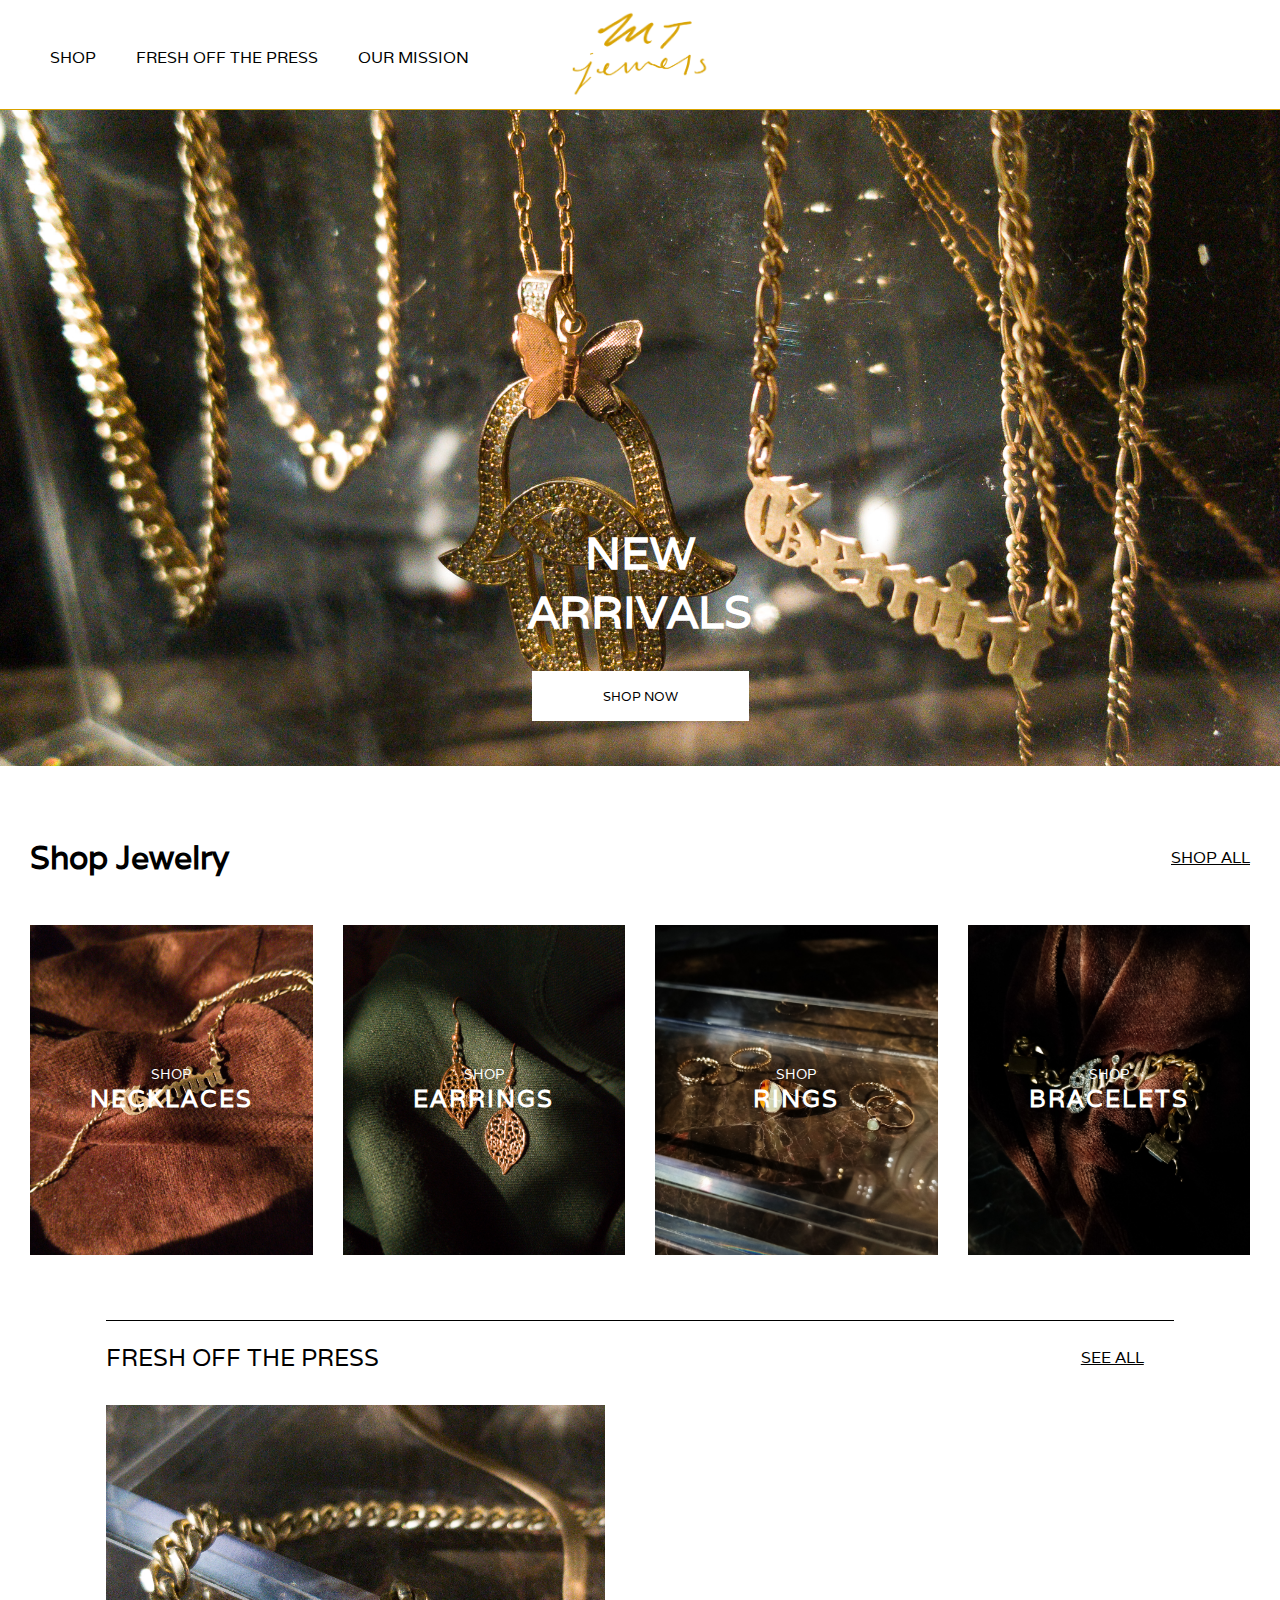
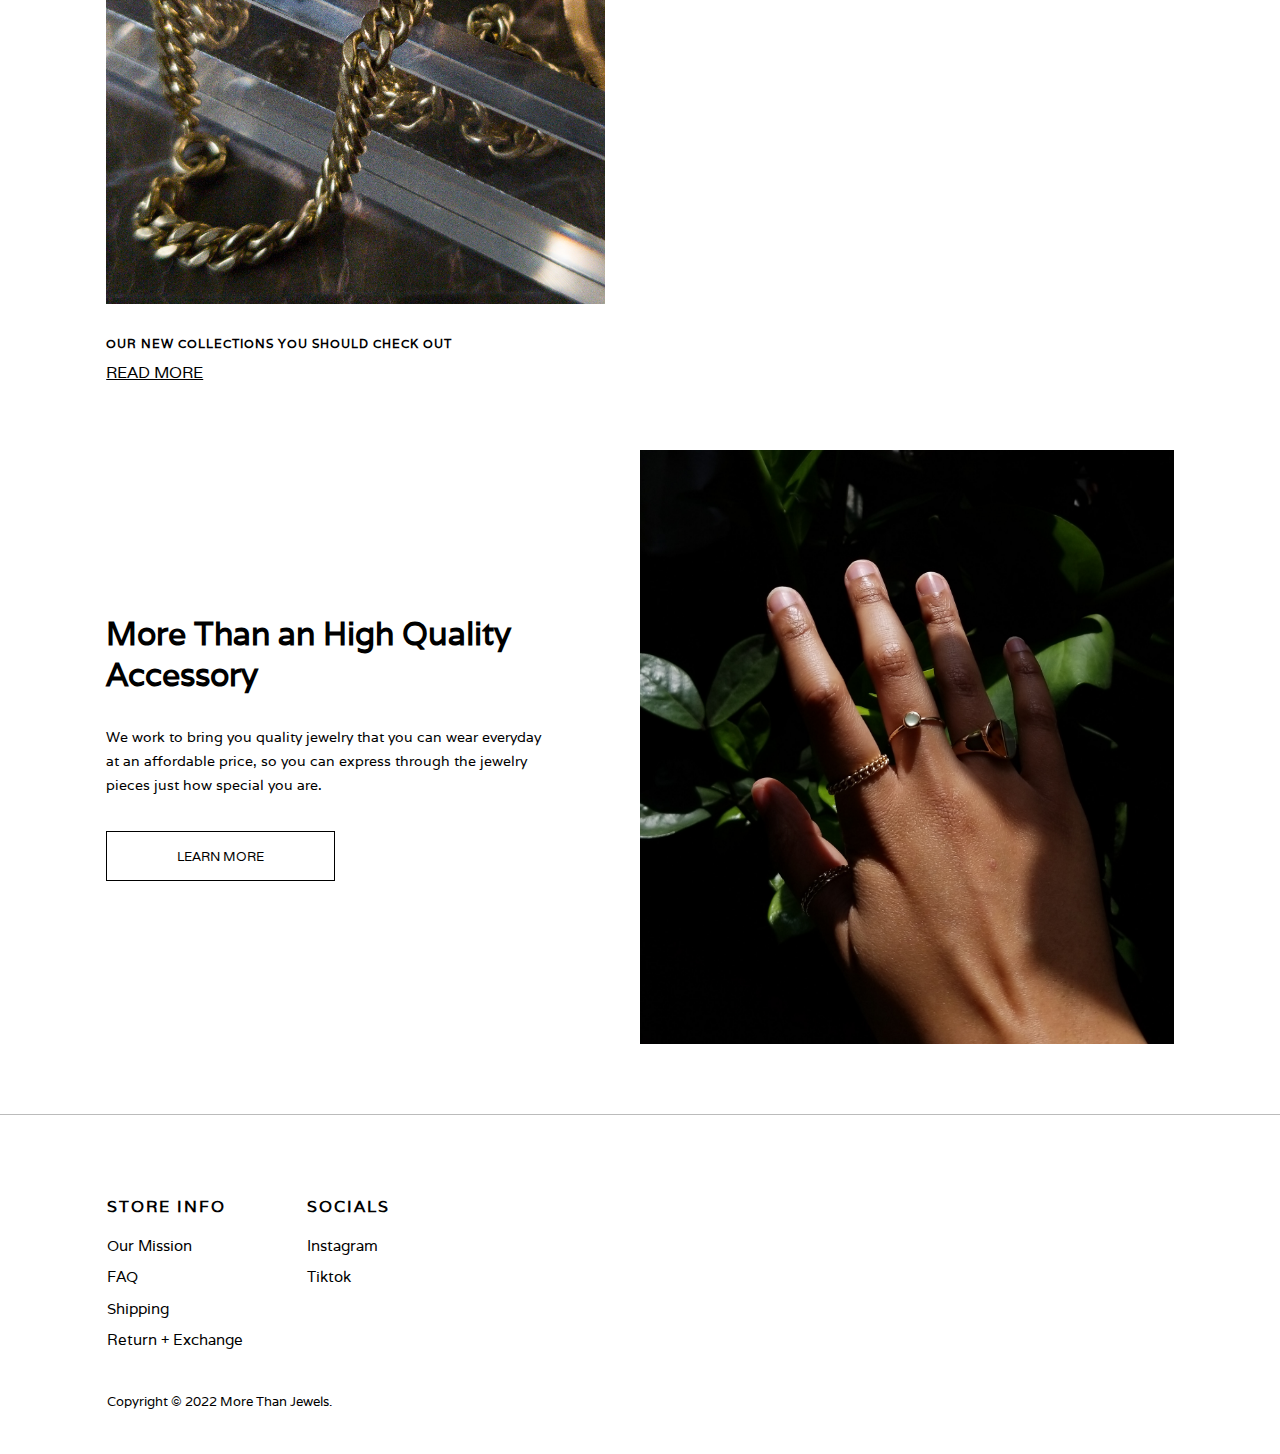
==== index.html @ f644e0d8 "Add files via upload" ====
<!DOCTYPE html>
<html>
	<head>
		<meta charset="utf-8">
		<meta name="viewport" content="width=device-width, initial-scale=1">
		<link rel="stylesheet" type="text/css" href="css/style.css">
		<link href="https://fonts.googleapis.com/icon?family=Material+Icons"
      rel="stylesheet">

		<title>More Than Jewels</title>
	</head>

	<body>
		<!-- Header -->
		<header>
			<a class="home" href="index.html"><img class="logo" src="img/Mtj2logo.png"></a>
			<span class="openbtn" onclick="openNav()">&#9776;</span>
			<nav class="nlist" data-visible="false">
				<div class="navhead">
					<p>MENU</p>
					<a href="javascript:void(0)" class="closebtn" onclick="closeNav()">&times;</a>
				</div>
				<div class="navbody">
					<ul class="list">
						<li><a href="#">SHOP</a></li>
						<li><a href="blog/fresh-off-the-press.html">FRESH OFF THE PRESS</a></li>
						<li><a href="our-mission.html">OUR MISSION</a></li>
					</ul>
				</div>
			</nav>
		</header>

		<!-- Photo Gallery/Big Photo -->
		<section id="hero"> 
			<div class="container">
				<img src="img/hero.jpg">
				<div class="headline">
					<h1>NEW ARRIVALS</h1>
					<a href="#"><button class="aboutBtn">SHOP NOW</button></a>
				</div>
			</div>
		</section>
		<section id="products"> <!-- Product section -->
			<div class="container">
				<div class="products-title">
					<h2>Shop Jewelry</h2>
					<a href="#">SHOP ALL</a>
				</div>
				<div class="wrapper">
					<a href="#">
						<div class="banner-box box1" id="output">
							<img src="img/necklaces.jpg">
							<div class="details">
								<h5>SHOP</h5>
								<h3>NECKLACES</h3>
							</div>
						</div>
					</a>
					<a href="#">
						<div class="banner-box box2" id="output2">
							<img src="img/earrings.jpg">
							<div class="details">
								<h5>SHOP</h5>
								<h3>EARRINGS</h3>
							</div>
						</div>
					</a>
					<a href="#">
						<div class="banner-box box3" id="output3">
							<img src="img/rings.jpg">
							<div class="details">
								<h5>SHOP</h5>
								<h3>RINGS</h3>
							</div>
						</div>
					</a>
					<a href="#">
						<div class="banner-box box4" id="output4">
							<img src="img/bracelet.jpg">
							<div class="details">
								<h5>SHOP</h5>
								<h3>BRACELETS</h3>
							</div>
						</div>
					</a>
				</div>
			</div>
		</section>

		<!-- Blog Preview -->
		<section id="blog"> 
			<div class="blog-title">
				<div class="empty"></div>
				<h2>FRESH OFF THE PRESS</h2>
				<a href="blog/fresh-off-the-press.html">SEE ALL</a>
			</div>
			<div class="container">
				<div class="press">
					<div class="posts">
						<a class="images" href="blog/posts/our-new-collections-you-should-check-out.html"><img src="img/post1square.jpg"></a>
						<a class="headlines" href="blog/posts/our-new-collections-you-should-check-out.html">OUR NEW COLLECTIONS YOU SHOULD CHECK OUT</a>
						<a class="continue" href="blog/posts/our-new-collections-you-should-check-out.html">READ MORE</a>
					</div>
				</div>
			</div>
		</section>

		<!-- About Us section -->
		<section id="aboutus"> 
			<div class="container">
				<div class="about">
					<div class="aboutus-info">
						<h2>More Than an High Quality Accessory</h2>
						<p>We work to bring you quality jewelry that you can wear everyday at an affordable price, so you can express through the jewelry pieces just how special you are.</p>
						<a href="our-mission.html"><button class="aboutBtn">LEARN MORE</button></a>
					</div>
				</div>
				<div class="aboutus-image">
					<img src="img/aboutimg.jpg">
				</div>
			</div>
		</section>

		<!-- Footer -->
		<footer>
    		<div class="footer-row">
				<div class="footer-column">
					<h6>STORE INFO</h6>
					<ul class="footer-links">
						<li><a href="our-mission.html">Our Mission</a></li>
						<li><a href="#">FAQ</a></li>
						<li><a href="#">Shipping</a></li>
						<li><a href="#">Return + Exchange</a></li>
					</ul>
				</div>
				<div class="footer-column">
					<h6>SOCIALS</h6>
					<ul class="footer-links">
						<li><a href=" https://www.tiktok.com/@morethan_jewels">Instagram</a></li>
						<li><a href="https://www.instagram.com/morethan_jewels/">Tiktok</a></li>
					</ul>
				</div>
    		</div>

			<div class="">
			    <p class="copyright-text">Copyright &copy; 2022 More Than Jewels.</p>
 			</div>
		</footer>

		<script type="text/javascript" src="js/script.js"></script>
	</body>
</html>
---- css/style.css ----
html {
 	box-sizing: border-box;
}
*, *:before, *:after {
	box-sizing: inherit;
}
@font-face {
	src: url(fonts/Varela-Regular.ttf);
	font-family: Varela;
}
* {
	margin: 0;
	padding: 0;
	font-family: 'Varela', sans-serif;
}
body {
	width: 100%;
	padding-top: 110px;
}

/* Header */
header {
	position: fixed;
	top: 0;
	width: 100%;
	padding: 5px 30px 0 30px;
	background: white;
	height: 110px;
	border-bottom: 1px solid #d9a300;
	z-index: 10;
	display: flex;
	align-items: center;
}
.navhead, .openbtn {
	display: none;
}
header .home {
	position: absolute;
	display: flex;
	align-items: center;
	top: 50%;
	left: 50%;
	transform: translate(-50%, -50%);
	z-index: 12;
}
header .logo {
	width: 140px;
}
.list {
	display: flex;
	align-items: center;
	justify-content: flex-start;
}
.list li {
	list-style: none;
	padding: 0 20px;
}
.list li a {
	text-decoration: none;
	font-size: 16px;
	font-weight: 400;
	color: black;
}

/* Hero Section */
#hero .container {
	display: grid;
	margin-bottom: 44px;
	grid-template-columns: 1fr;
	grid-template-rows: 1fr;
}
#hero img {
	position: relative;
	z-index: 0;
	grid-area: 1 / 1 / 2 / 2;
	place-self: stretch;
	width: 100%;
}
.headline {
	position: relative;
	z-index: 0;
	grid-area: 1 / 1 / 2 / 2;
	place-self:  end center;
	width: 250px;
	text-align: center;
}
.headline h1 {
	font-size: 45px;
	line-height: 50 px;
	font-weight: 700;
	color: white;
	margin-bottom: 20px;
}
.headline button {
	border: 1px solid transparent;
	background-color: white;
	margin-bottom: 45px;
}

/* Products Section */
#products .container{
	padding: 5px 0 50px;
}
.products-title {
	display: grid;
	grid-template-columns: 15px auto 40px 1fr 100px 15px;
	grid-template-rows: 22px 1fr 32px;
	margin-left: 15px;
	margin-right: 15px;
}
.products-title h2 {
	font-size: 32px;
	font-weight: 600;
	margin-bottom: 0;
	grid-area: 2 / 2 / 3 / 3;
	place-self: center end;
}
.products-title a {
	position: relative;
	z-index: 0;
	grid-area: 2 / 5 / 3 / 6;
	place-self: center end;
	color: black;
}
#products .wrapper {
	padding: 0 15px;
	width: 100%;
	display: flex;
	flex-direction: row;
	justify-content: center;
	flex-wrap: wrap;
}
#products .wrapper a {
	width: 25%;
	color: white;
}
#products .wrapper .banner-box {
	display: flex;
	position: relative;
	height: 40vh;
	padding: 15px;
}
#products .wrapper img {
	position: relative;
	height: 100%;
	width: 100%;
	object-fit: cover;
	z-index: -1;
}
#products .wrapper .details{
	position: absolute;
	top: 50%;
	left: 50%;
	transform: translate(-50%, -50%);
	padding: 15px;
	width: 100%;
	height: 4vh;
	display: flex;
	flex-direction: column;
	justify-content: center;
	align-items: center;
	text-align: center;
}
#products h5 {
	font-size: 14px;
	font-weight: 300;
	margin-bottom: 0;
}
#products h3 {
	font-size: 24px;
	font-weight: 600;
	margin-top: 0;
	letter-spacing: 2px;
}

/* Blog Preview */
.blog-title {
	display: grid;
	grid-template-columns: auto 40px 1fr 100px 30px;
	grid-template-rows: 22px 1fr 32px;
	margin-left: 8.3vw;
	margin-right: 8.3vw;
}
.blog-title .empty {
	border-top: 1px solid black;
	grid-area: 1 / 1 / 2 / 6;
	place-self: stretch;
}
.blog-title h2 {
	font-size: 24px;
	font-weight: 500;
	margin-bottom: 0;
	grid-area: 2 / 1 / 3 / 2;
	place-self: center end;
}
.blog-title a {
	position: relative;
	z-index: 0;
	grid-area: 2 / 4 / 3 / 5;
	place-self: center end;
	color: black;
}
#blog .container {
	margin-left: 8.3vw;
	margin-right: 8.3vw;
	display: block;
	margin-bottom: 37px;
}
.press .posts {
	display: grid;
	grid-template-columns: 1fr;
	grid-template-rows: auto 24px auto 7px auto 1fr 30px;
	width: 49%;
	padding-right: 24px;
}
.press .posts .images {
	grid-area: 1 / 1 / 2 / 2;
	place-self: stretch;
}
.press .posts img {
	width: 100%;
}
.press .posts .headlines {
	grid-area: 3 / 1 / 4 / 2;
	place-self: stretch;
	font-size: 12px;
	line-height: 22px;
	letter-spacing: 1px;
	font-weight: 600;
	color: black;
	text-decoration: none;
}
.press .posts .continue {
	grid-area: 5 / 1 / 6 / 2;
	place-self: stretch;
	color: black;
}

/* About Section */
#aboutus .container {
	margin: 0 8.3vw;
	display: grid;
	grid-template-columns: 1fr 1fr;
	grid-template-rows: 66vh 70px;
}
.about {
	grid-area: 1 / 1 / 2 / 2;
	place-self: center start;
}
.aboutus-info {
	padding: 55px 0;
	margin-right: 15px;
	max-width: 450px;
}
.aboutus-info h2 {
	margin-bottom: 30px;
	font-size: 32px;
}
.aboutus-info p {
	margin-bottom: 24px;
	font-size: 14px;
	line-height: 24px;
}
.aboutus-image {
	grid-area: 1 / 2 / 2 / 3;
	display: flex;
	position: relative;
	width: 100%;
	height: 100%;
}
.aboutus-image img {
	position: absolute;
	width: 100%;
	height: 100%;
	object-fit: cover;
	object-position: center center;
}
.aboutBtn {
	border: 1px solid black;
	background-color: transparent;
	margin-top: 10px;
	padding: 15px 70px;
	font-weight: 500;
}
.aboutBtn:hover {
	background-color: #d9a300;
	color: white;
	border: 1px solid #d9a300;
}

/* Footer */
footer {
	padding:80px 8.33% 40px;
	font-size:15px;
	line-height:24px;
	border-top: 1px solid #bbb;
}
.footer-row {
	display: flex;
	width: 100%;
	justify-content: flex-start;
}
.footer-column {
	display: flex;
	flex-wrap: wrap;
	flex-direction: column;
	width: auto;
	margin-right: 5vw;
}
footer h6 {
	font-size: 16px;
	margin-bottom: 15px;
	letter-spacing: 2px;
}
.footer-links {
	margin: 0;
	padding: 0;
	list-style: none;
}
.footer-links li {
	margin-bottom: 7.5px;
	font-weight: 300;
	padding-left: 0;
}
.footer-links a {
	text-decoration: none;
	color: black;
}
.footer-links a:hover {
	text-decoration: underline;
}
hr {
	border-top-color: #bbb;
	opacity: 0.5;
	margin: 20px 0;
}
.copyright-text {
	margin: 0;
	text-align: left;
	padding: 30px 0 0;
	font-size: 13px;
}

#about-page {
	margin: auto;
	max-width: 1920px;
}
#about-page .container {
	padding: 60px 24px;
}
.photos {
	width: 100%;
	display: flex;
	position: relative;
	height: 40vh;
}
.photos img {
	width: 100%;
	position: relative;
	height: 100%;
	object-fit: cover;
	z-index: -1;
}
.photos .details{
	position: absolute;
	padding: 15px;
	width: 100%;
	height: 100%;
	display: flex;
	align-items: center;
	justify-content: center;
	text-align: center;
	z-index: 1;
}
.details h1 {
	font-size: 80px;
	font-weight: 1000;
	letter-spacing: 2px;
	color: white;
}
.words {
	margin-top: 65px;
	margin-left: auto;
	margin-right: auto;
}
.words h1 {
	text-align: center;
	font-weight: 800;
	margin-bottom: 35px;
	font-size: 32px;
	margin-top: 0;
}
.words p {
	text-align: center;
	font-size: 20px;
	line-height: 30px;
	font-weight: 400;
	max-width: 630px;
	margin-left: auto;
	margin-right: auto;
}

#articles {
	margin: auto auto 0;
	max-width: 1440px;
}
.grid-posts {
	display: grid;
	width: 100%;
	grid-template-columns: 50% 1fr 1fr;
	gap: 45px 8px;
	padding: 0 28px;
	margin-bottom: 50px;
}
.post1 {
	grid-area: 1 / 1 / 3 / auto;
	text-decoration: none;
	text-align: center;
}
.post1 div {
	width: 100%;
	padding-bottom: 100%;
	position: relative;
}
.post1 img {
	width: 100%;
	object-fit: cover;
	position: absolute;
	height: 100%;
	top: 0;
	left: 0;
}
.post1 h3 {
	color: black;
	position: relative;
	font-size: 20px;
	line-height: 29px;
	letter-spacing: 2px;
	padding: 16px 0 0;
	margin-bottom: 15px;
	font-size: 700;
}


#post1page {
	margin: auto;
	max-width: 1920px;
}
.post1-meta {
	max-width: 980px;
	display: flex;
	font-size: 14px;
	font-weight: 600;
	align-items: center;
	justify-content: space-between;
	letter-spacing: 1px;
	line-height: 20px;
	padding: 0 15px;
	margin: 35px auto 25px;
}
.post1-image {
	margin-bottom: 75px;
	height: auto;
	max-height: unset;
}
.post1-image img {
	width: 100%;
	height: 100%;
}
.post1-title {
	text-align: center;
	font-size: 32px;
	letter-spacing: 2px;
	line-height: 46px;
	margin-bottom: 65px;
}
.post1-article {
	max-width: 980px;
	font-size: 16px;
	font-size: 16px;
	line-height: 1.8;
	margin: auto auto 40px;
	text-align: left;
	width: 100%;
	padding: 0 16px;
}
.post1-article h3 {
	margin: 45px 0 20px;
	padding: 0;
	font-weight: 800;
	font-size: 25px;
}
.post1-article p {
	margin: 0 0 16px;
	padding: 0;
	font-weight: 300;
}
.imgcaps {
	display: flex;
	flex-direction: column;
	padding: 0 16px;
	width: 100%;
}
.imgcaps img {
	margin: auto auto 5px;
	height: 130vw;
	max-height: 585px;
	max-width: 430px;
	width: 100%;
}
.imgcaps p {
	margin: auto;
	font-size: 12px;
	line-height: 18px;
	max-width: 430px;
	text-align: left;
	width: 100%;
}

@media (max-width:989px) {
	.openbtn {
		font-size: 30px;
		cursor: pointer;
		display: block;
	}
	nav {
		background-color: white;
		height: 100%;
		position: fixed;
		display: flex;
		flex-direction: column;
		left: 0;
		max-width: 400px;
		top: 0;
		transform: translateX(-100%);
		transition: transform 0.25s ease 0s;
		width: 86vw;
		z-index: 99;
		overflow-x: hidden;
	}
	.navhead {
		align-items: center;
		background-color: white;
		border-bottom: 1px solid #bbb;
		display: flex;
		height: 60px;
		justify-content: flex-start;
		padding: 0 24px;
	}
	.navhead p {
		display: block;
		font-size: 20px;
		font-weight: 600;
		letter-spacing: 2px;
	}
	.closebtn {
		text-decoration: none;
		color: black;
		position: absolute;
		top: 0;
		right: 25px;
		font-size: 36px;
		padding-right: 2px;
		margin-left: auto;
	}
	.navbody {
		height: 100%;
		position: relative;
		width: 100%;
	}
	.list {
		flex-direction: column;
		min-height: 100%;
		margin: 0;
		align-items: flex-start;
		justify-content: flex-start;
	}
	.list li {
		font-weight: 500;
		letter-spacing: 1px;
		width: 100%;
		padding: 0 25px;
	}
	.list li a {
		display: flex;
		justify-content: space-between;
		background-color: white;
		border-bottom: 1px solid #bbb;
		font-size: 14px;
		line-height: 14px;
		padding: 25px 0;
		position: sticky;
		top: 0px;
		z-index: 1;
	}

	#products .wrapper a {
		width: 50%;
	}
	.footer-row {
		justify-content: space-between;
	}
	.footer-column {
		width: 50%;
	}
	.post1-title {
		font-size: 3vw;
	}
}
@media (max-width:767px) {
	#products .wrapper {
		flex-direction: column;
	}
	#products .wrapper a {
		width: 100%;
	}
	.products-title {
		grid-template-columns: 15px auto 20px 1fr auto 15px;
		grid-template-rows: 20px 1fr 20px;
		margin-left: 15px;
		margin-right: 15px;
	}

	.blog-title {
		grid-template-columns: auto 20px 1fr auto 20px;
		grid-template-rows: 20px 1fr 20px;
		margin-left: 15px;
		margin-right: 15px;
	}
	#blog .container {
		margin-left: 15px;
		margin-right: 15px;
		flex-flow: row wrap;
		justify-content: space-between;
	}
	.press .posts {
		grid-template-columns: 1fr;
		grid-template-rows: auto 12px auto 7px auto 1fr 30px;
	}
	.press .posts .images {
		grid-area: 1 / 1 / 2 / 2;
		place-self: stretch;
	}
	.press .posts .headlines {
		grid-area: 3 / 1 / 4 / 2;
		place-self: stretch;
		line-height: 20px;
	}
	.press .posts .continue {
		grid-area: 5 / 1 / 6 / 2;
		place-self: stretch;
	}

	#aboutus .container {
		margin: 0;
		grid-template-columns: 1fr;
		grid-template-rows: auto 490px 70px;
	}
	.about {
		grid-area: 1 / 1 / 2 / 2;
		place-self: start;
	}
	.aboutus-info {
		margin: 0 15px;
		max-width: 100%;
		text-align: center;
	}
	.aboutus-image {
		grid-area: 2 / 1 / 3 / 2;
	}
	footer .copyright-text {
		padding: 30px 8.3vw 0;
		text-align: center;
	}

	.grid-posts {
		grid-template-columns: 1fr 1fr;
		gap: 45px 7px;
		padding: 0 15px;
		margin-bottom: 40px;
	}
	.post1 {
		grid-area: 1 / 3;
	}
	.post1 h3 {
		font-size: 14px;
		line-height: 22px;
		letter-spacing: 1px;
		padding: 20px 0 0;
	}
	.details h1 {
		font-size: 65px;
	}
	.post1-meta {
		max-width: 595px;
		padding: 28px 0;
		font-size: 12px;
	}
	.post1-article h3 {
		padding: 0 16px;
	}
	.post1-article p {
		padding: 0 16px;
	}
}
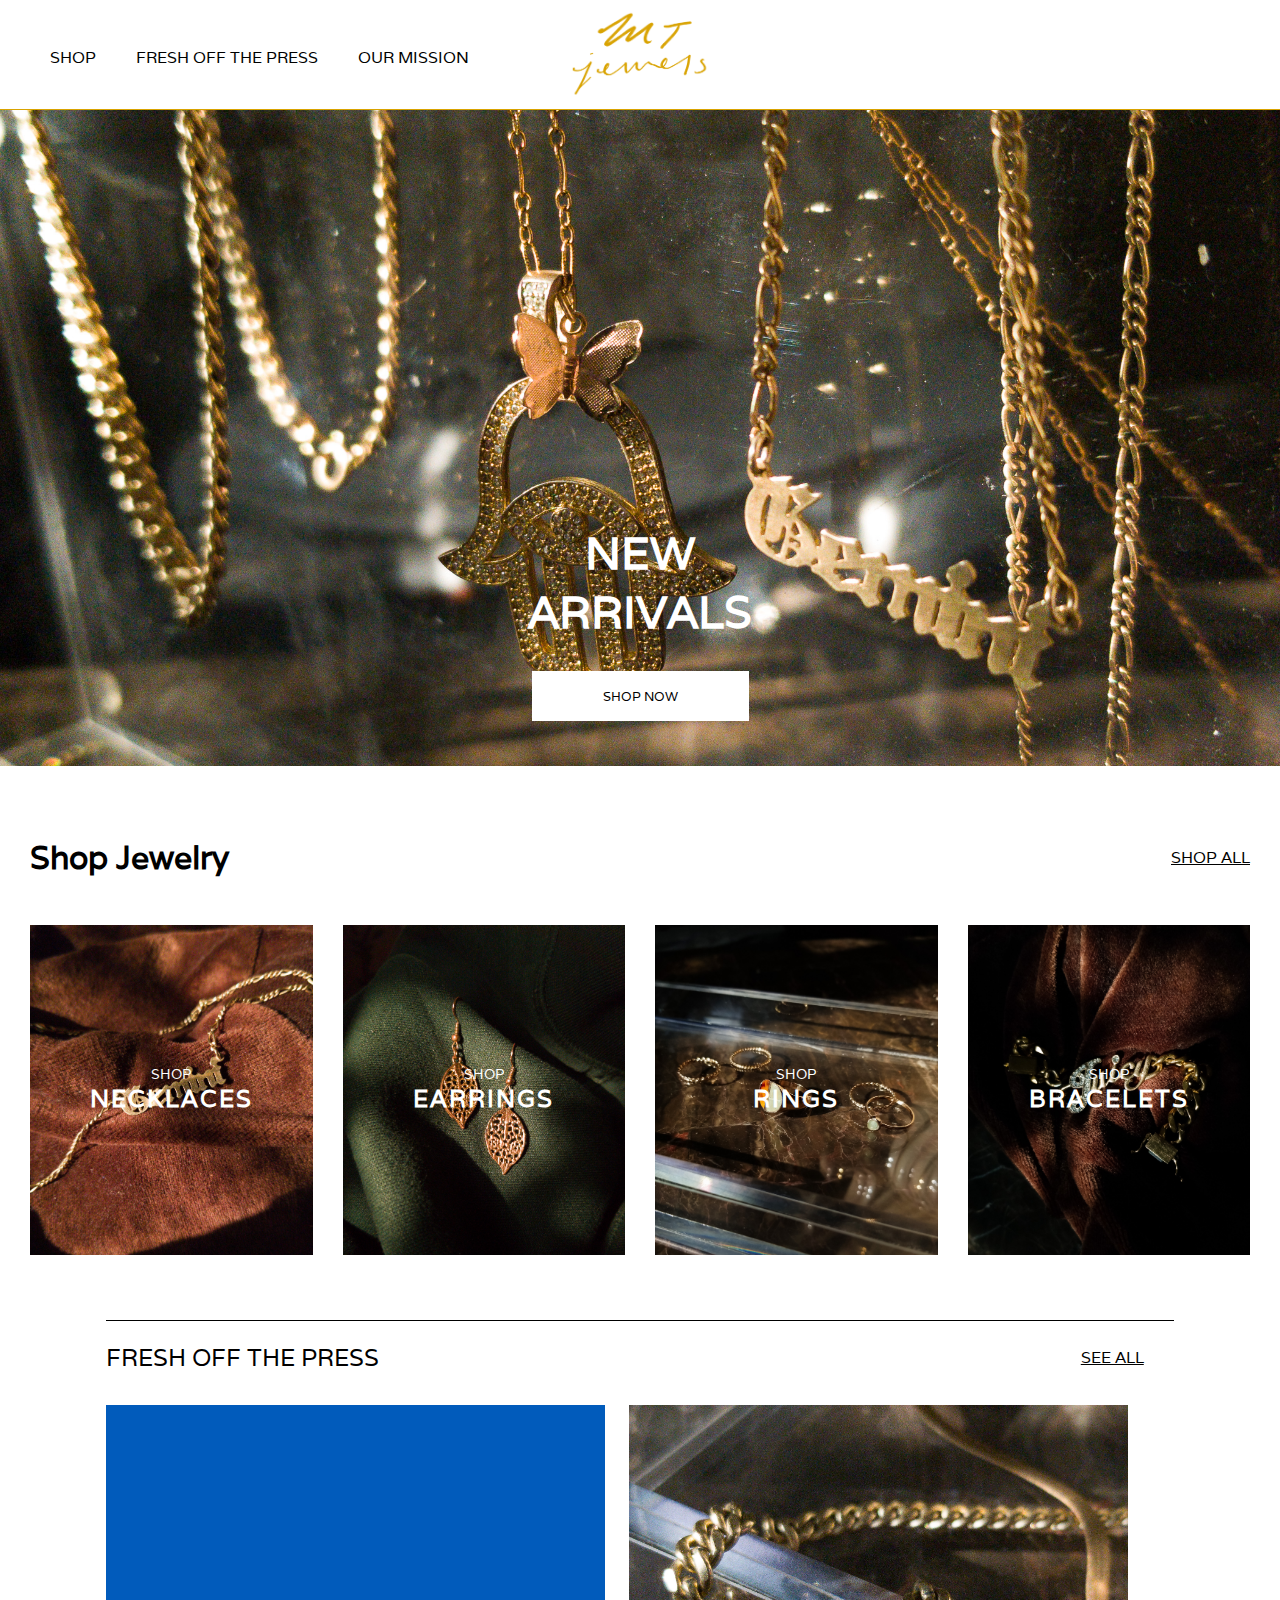
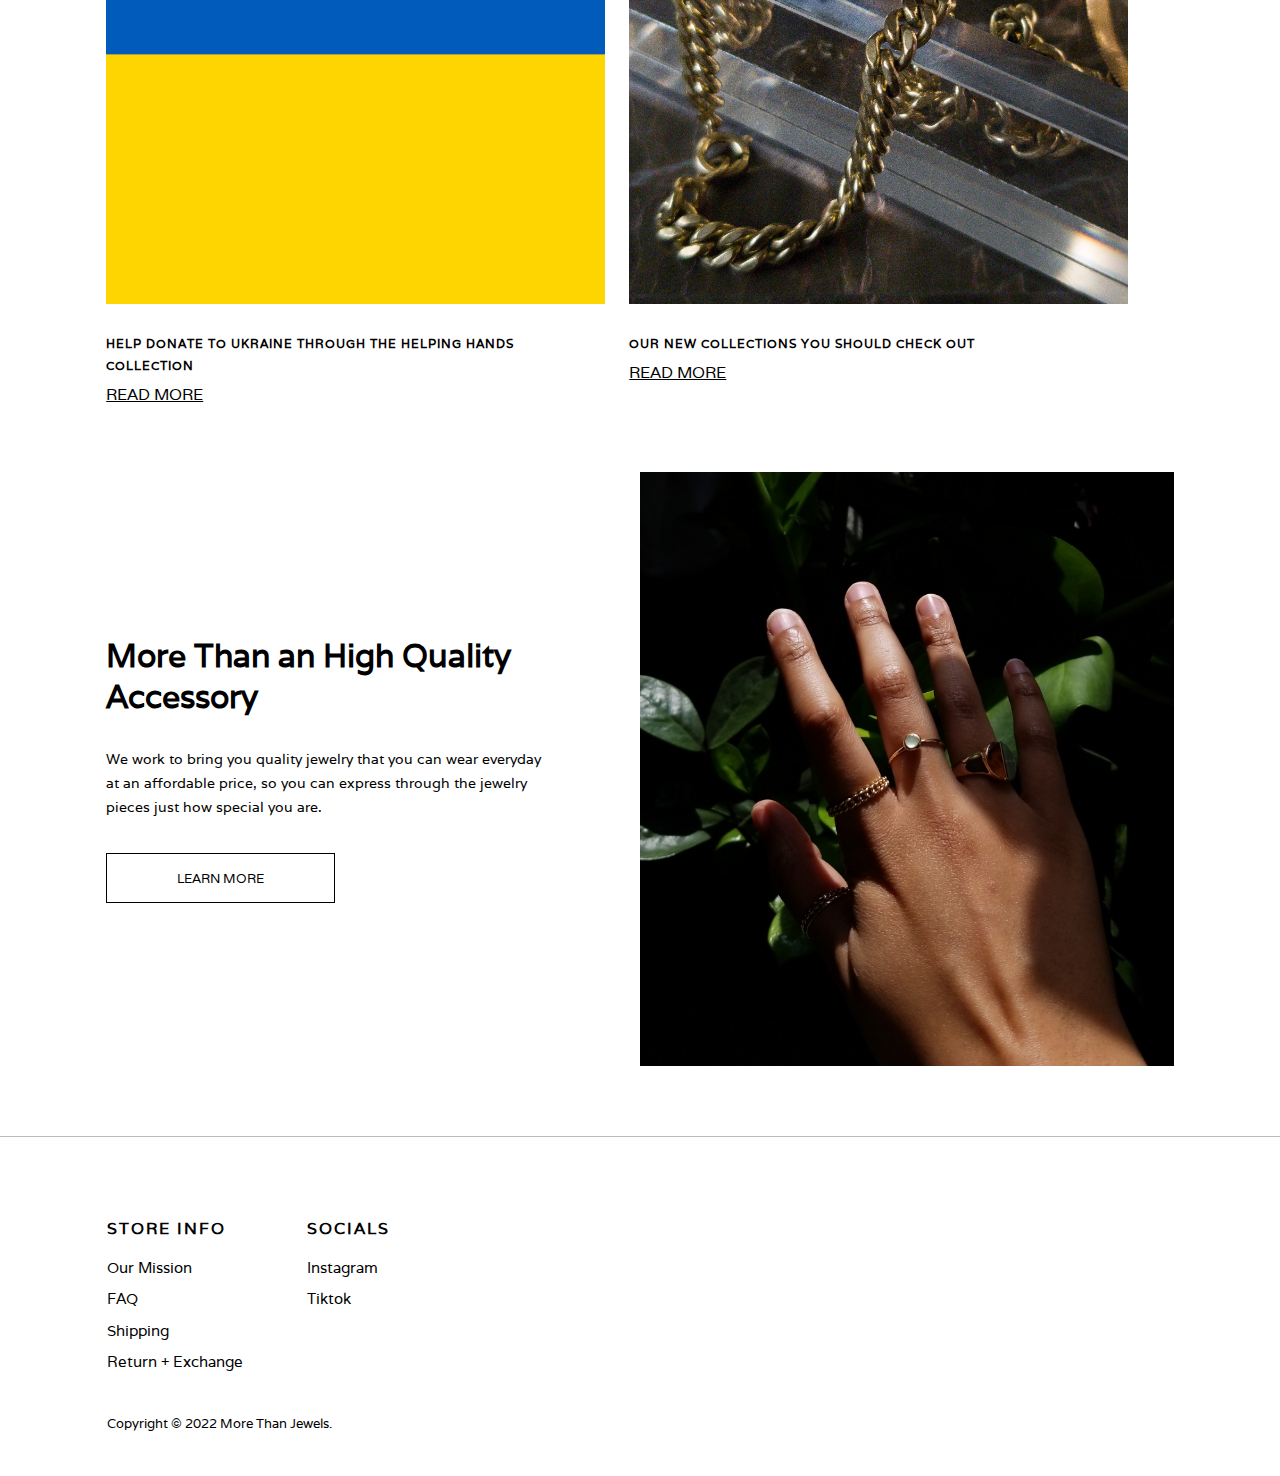
==== commit bedd86a9: "Add files via upload" ====
--- a/index.html
+++ b/index.html
@@ -97,6 +97,11 @@
 			<div class="container">
 				<div class="press">
 					<div class="posts">
+						<a class="images" href="blog/posts/help-donate-to-ukraine-through-the-helping-hands-collection.html"><img src="img/ukraine-square.jpg"></a>
+						<a class="headlines" href="blog/posts/help-donate-to-ukraine-through-the-helping-hands-collection.html">HELP DONATE TO UKRAINE THROUGH THE HELPING HANDS COLLECTION</a>
+						<a class="continue" href="blog/posts/help-donate-to-ukraine-through-the-helping-hands-collection.html">READ MORE</a>
+					</div>
+					<div class="posts">
 						<a class="images" href="blog/posts/our-new-collections-you-should-check-out.html"><img src="img/post1square.jpg"></a>
 						<a class="headlines" href="blog/posts/our-new-collections-you-should-check-out.html">OUR NEW COLLECTIONS YOU SHOULD CHECK OUT</a>
 						<a class="continue" href="blog/posts/our-new-collections-you-should-check-out.html">READ MORE</a>
--- a/css/style.css
+++ b/css/style.css
@@ -205,6 +205,9 @@
 	margin-right: 8.3vw;
 	display: block;
 	margin-bottom: 37px;
+}
+.press {
+	display: flex;
 }
 .press .posts {
 	display: grid;
@@ -411,18 +414,23 @@
 	gap: 45px 8px;
 	padding: 0 28px;
 	margin-bottom: 50px;
-}
-.post1 {
+	
+}
+.new-post {
 	grid-area: 1 / 1 / 3 / auto;
 	text-decoration: none;
 	text-align: center;
 }
-.post1 div {
+.post {
+	text-decoration: none;
+	text-align: center;
+}
+.post div {
 	width: 100%;
 	padding-bottom: 100%;
 	position: relative;
 }
-.post1 img {
+.post img {
 	width: 100%;
 	object-fit: cover;
 	position: absolute;
@@ -430,7 +438,7 @@
 	top: 0;
 	left: 0;
 }
-.post1 h3 {
+.post h3 {
 	color: black;
 	position: relative;
 	font-size: 20px;
@@ -446,7 +454,7 @@
 	margin: auto;
 	max-width: 1920px;
 }
-.post1-meta {
+.post-meta {
 	max-width: 980px;
 	display: flex;
 	font-size: 14px;
@@ -465,14 +473,15 @@
 }
 .post1-image img {
 	width: 100%;
-	height: 100%;
+	max-height: 58vw;
+	object-fit: cover;
 }
 .post1-title {
 	text-align: center;
 	font-size: 32px;
 	letter-spacing: 2px;
 	line-height: 46px;
-	margin-bottom: 65px;
+	margin: auto 15px 65px 15px;
 }
 .post1-article {
 	max-width: 980px;
@@ -485,7 +494,7 @@
 	padding: 0 16px;
 }
 .post1-article h3 {
-	margin: 45px 0 20px;
+	margin: 25px 0 20px;
 	padding: 0;
 	font-weight: 800;
 	font-size: 25px;
@@ -500,10 +509,11 @@
 	flex-direction: column;
 	padding: 0 16px;
 	width: 100%;
+	padding-bottom: 20px;
 }
 .imgcaps img {
 	margin: auto auto 5px;
-	height: 130vw;
+	height: 130vautow;
 	max-height: 585px;
 	max-width: 430px;
 	width: 100%;
@@ -604,7 +614,8 @@
 		width: 50%;
 	}
 	.post1-title {
-		font-size: 3vw;
+		font-size: 2.5vw;
+		margin: auto 8px 25px 8px;
 	}
 }
 @media (max-width:767px) {
@@ -679,10 +690,10 @@
 		padding: 0 15px;
 		margin-bottom: 40px;
 	}
-	.post1 {
-		grid-area: 1 / 3;
-	}
-	.post1 h3 {
+	.new-post {
+		grid-area: 1 / 1 / 1/ 3;
+	}
+	.post h3 {
 		font-size: 14px;
 		line-height: 22px;
 		letter-spacing: 1px;
@@ -691,7 +702,7 @@
 	.details h1 {
 		font-size: 65px;
 	}
-	.post1-meta {
+	.post-meta {
 		max-width: 595px;
 		padding: 28px 0;
 		font-size: 12px;
